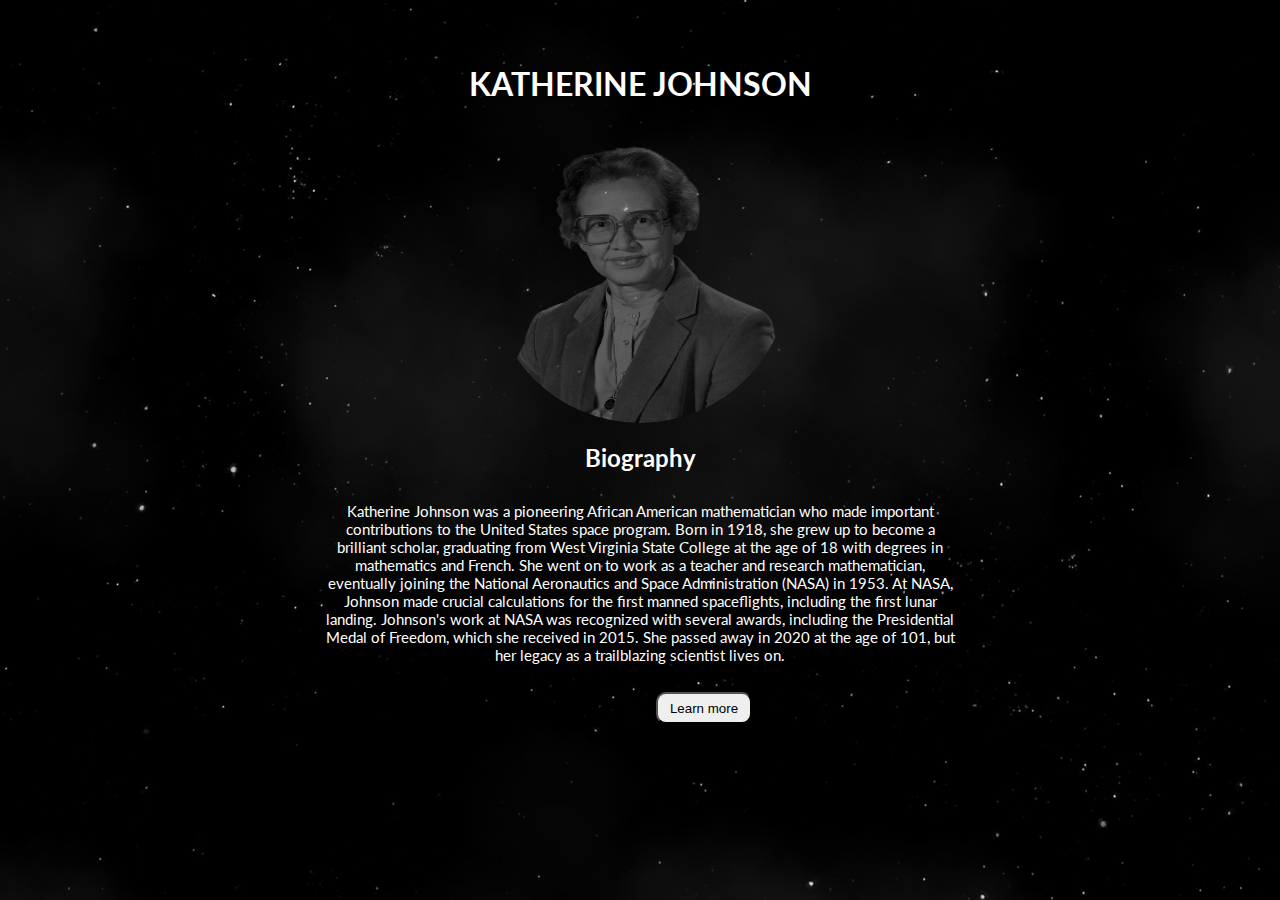
==== Katherine Johnson Tribute page/index.html @ 66e39d9a "Add files via upload" ====
<html>
    <head>
        <title>Kathrine Johnson Tribute Page</title>
        <link href="https://fonts.googleapis.com/css2?family=Lato:ital,wght@0,300;1,400&display=swap" rel="stylesheet">
        <link rel="stylesheet" href="styles.css">
    </head>
    <body>
        
        <div class="stars"></div>
        <div class="twinkling"></div> 
       <div class="clouds"></div>
       <div class="title">
        <h1>KATHERINE JOHNSON</h1>
        <img src="KJ.png" alt="Katherine Johnson">
        
        <h2>Biography</h2>
        <p>Katherine Johnson was a pioneering African American mathematician who made important contributions to the United States space program.
           Born in 1918, she grew up to become a brilliant scholar, graduating from West Virginia State College at the age of 18 with degrees in mathematics and French. 
           She went on to work as a teacher and research mathematician, eventually joining the National Aeronautics and Space Administration (NASA) in 1953. 
           At NASA, Johnson made crucial calculations for the first manned spaceflights, including the first lunar landing. 
           Johnson's work at NASA was recognized with several awards, including the Presidential Medal of Freedom, which she received in 2015. 
           She passed away in 2020 at the age of 101, but her legacy as a trailblazing scientist lives on.
         <button>Learn more</button>  
    </p>
    
        </div>

    </body>
</html>
---- Katherine Johnson Tribute page/styles.css ----
/* Animated background code from Carla codes */


* {
    margin: 0;
    padding: 0;
}
body{
    box-sizing: border-box;
}

.title h1, h2, p{
    font-family: 'Lato', sans-serif;
    margin-top:2em;
    margin-left: auto;
    margin-right:auto;
    text-align: center;
    color:#ffffff;
    display:block;
    position: relative;
    z-index: 3;
}


h1, p{
    text-align: center;
    width: 50%;
}

p{
    font-size: 15px;
    padding-bottom: 60px;
}

h2{
    margin-top: 20px;
}

    button{
       position: absolute;
       bottom: 0rem;
       left: 21rem;
       width: 6rem;
       border-radius: 10px;
       height: 2rem;
       
    }


  img{
    border-radius: 50%;
    opacity: .4;
    max-height: 500;
    display:block;
    position: relative;
    z-index: 3;
    margin-left: auto;
    margin-right: auto;
    margin-top: 20px;
    width: 300px;
    height: 300px;
  }



@keyframes move-twink-back {
    from {background-position:0 0;}
    to {background-position:-10000px 5000px;}
}

@keyframes move-clouds-back {
    from {background-position:0 0;}
    to {background-position:10000px 0;}
}

.stars, .twinkling, .clouds {
  position:absolute;
  top:0;
  left:0;
  right:0;
  bottom:0;
  width:100%;
  height:100%;
  display:block;
}

.stars {
  background:#000 url(stars.png) repeat top center;
  z-index:0;
}

.twinkling{
  background:transparent url(twinkling.png) repeat top center;
  z-index:1;
  animation:move-twink-back 200s linear infinite;
}

.clouds{
    background:transparent url(clouds.png) repeat top center;
    z-index:2;
    opacity: .4;
    animation:move-clouds-back 200s linear infinite;
}
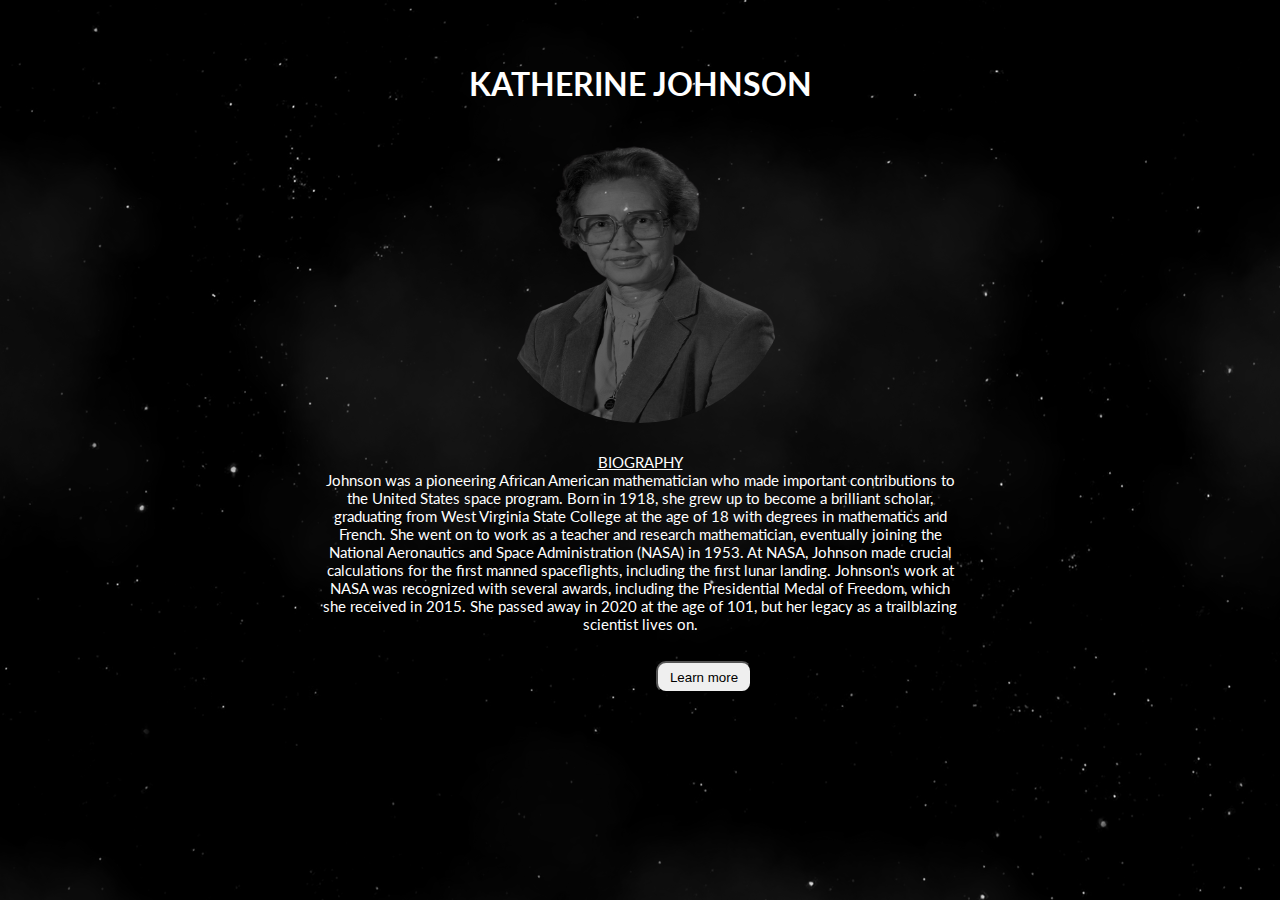
==== commit 4672554d: "Update index.html" ====
--- a/Katherine Johnson Tribute page/index.html
+++ b/Katherine Johnson Tribute page/index.html
@@ -1,5 +1,7 @@
 <html>
     <head>
+        <meta charset="UTF-8">
+    <meta name="viewport" content="width=device-width, initial-scale=1.0">
         <title>Kathrine Johnson Tribute Page</title>
         <link href="https://fonts.googleapis.com/css2?family=Lato:ital,wght@0,300;1,400&display=swap" rel="stylesheet">
         <link rel="stylesheet" href="styles.css">
@@ -13,8 +15,7 @@
         <h1>KATHERINE JOHNSON</h1>
         <img src="KJ.png" alt="Katherine Johnson">
         
-        <h2>Biography</h2>
-        <p>Katherine Johnson was a pioneering African American mathematician who made important contributions to the United States space program.
+        <p><u>BIOGRAPHY</u><br> Johnson was a pioneering African American mathematician who made important contributions to the United States space program.
            Born in 1918, she grew up to become a brilliant scholar, graduating from West Virginia State College at the age of 18 with degrees in mathematics and French. 
            She went on to work as a teacher and research mathematician, eventually joining the National Aeronautics and Space Administration (NASA) in 1953. 
            At NASA, Johnson made crucial calculations for the first manned spaceflights, including the first lunar landing. 
@@ -22,8 +23,8 @@
            She passed away in 2020 at the age of 101, but her legacy as a trailblazing scientist lives on.
          <button>Learn more</button>  
     </p>
-    
+
         </div>
 
     </body>
-</html>+</html>
